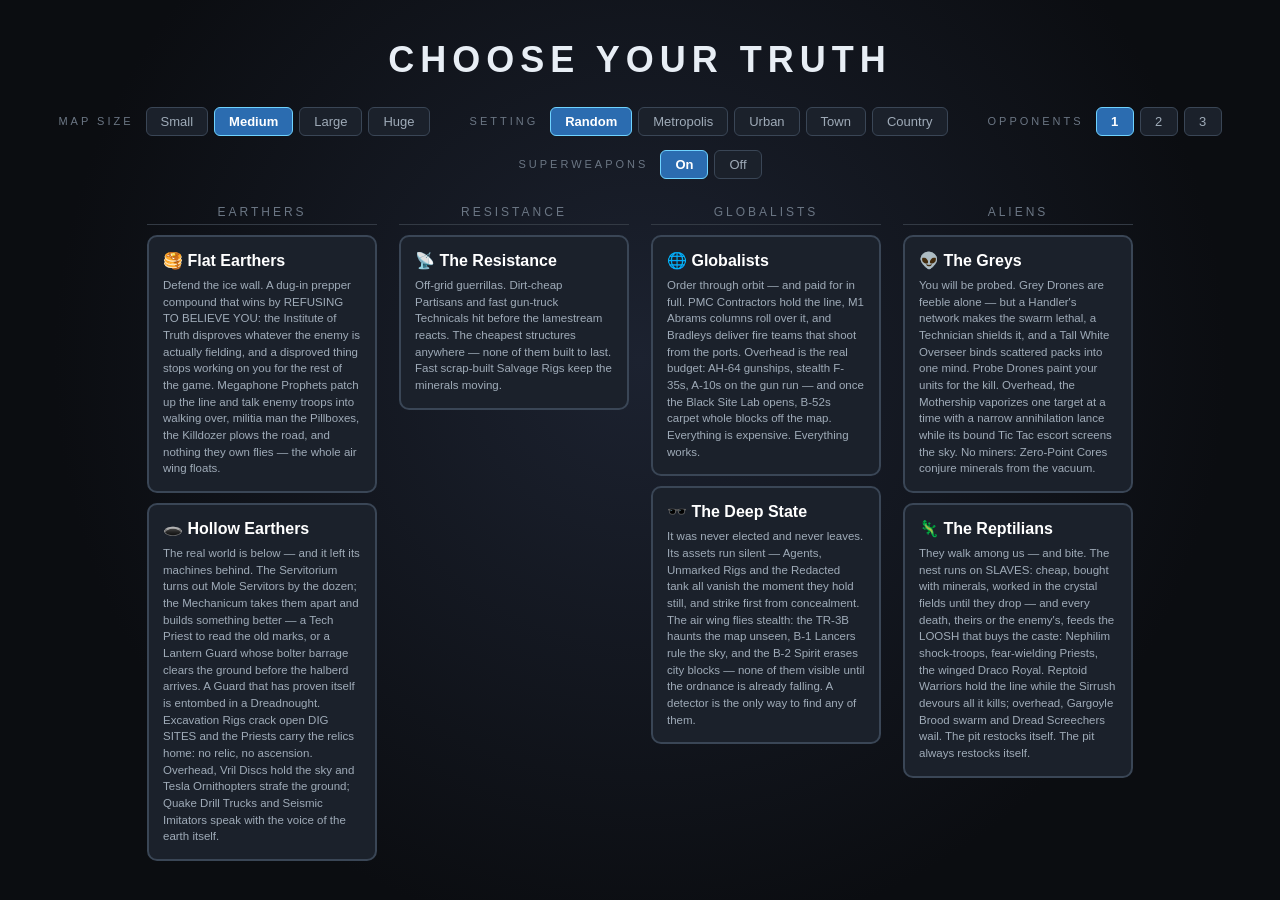
==== index.html @ b777f2db "Seeded PRNG with sim/fx stream split Adds rng.js (loaded first): mulberry32, two independent streams" ====
<!DOCTYPE html>
<html lang="en">
<head>
<meta charset="UTF-8">
<title>Flat Earth vs Globalists</title>
<link rel="stylesheet" href="style.css">
</head>
<body>
  <div id="topbar">
    <span id="faction-label"></span>
    <span id="supply"></span>
    <span id="hint">Drag: select | Right-drag: pan | Right-click: move/harvest/attack/garrison | A: attack-move | P/B/T/G/F/D: build | Wheel: zoom | H: home | M: mute</span>
    <button id="mute-btn" title="Mute (M)">🔊</button>
  </div>
  <div id="main">
    <canvas id="game" width="960" height="600"></canvas>
    <div id="sidebar">
      <canvas id="minimap" width="234" height="164"></canvas>
      <div id="credits">$ 0</div>
      <div id="powerwrap">
        <div id="powerbar"><div id="powerfill"></div></div>
        <span id="powertext">⚡ 0 / 0</span>
      </div>
      <div id="reswrap">
        <div id="resbar"><div id="resfill"></div></div>
        <span id="restext">🔬 0/5</span>
      </div>
      <div id="reswhy"></div>
      <div class="side-h">STRUCTURES</div>
      <div class="build-grid" id="grid-structures"></div>
      <div class="side-h">UNITS</div>
      <div class="build-grid" id="grid-units"></div>
      <div class="side-h">POWERS</div>
      <div class="build-grid" id="grid-powers"></div>
    </div>
  </div>
  <div id="bottombar">
    <div id="selinfo">Nothing selected</div>
    <div id="actions"></div>
  </div>
  <div id="overlay" class="hidden">
    <div id="overlay-text"></div>
    <button onclick="location.reload()">Play Again</button>
  </div>
  <div id="faction-select">
    <h1>CHOOSE YOUR TRUTH</h1>
    <div id="setup-rows">
      <div class="setup-row">
        <span class="setup-label">MAP SIZE</span>
        <div class="setup-opts" id="size-buttons"></div>
      </div>
      <div class="setup-row">
        <span class="setup-label">SETTING</span>
        <div class="setup-opts" id="setting-buttons"></div>
      </div>
      <div class="setup-row">
        <span class="setup-label">OPPONENTS</span>
        <div class="setup-opts" id="opp-buttons"></div>
      </div>
      <div class="setup-row">
        <span class="setup-label">SUPERWEAPONS</span>
        <div class="setup-opts" id="super-buttons"></div>
      </div>
    </div>
    <div id="family-groups"></div>
  </div>
  <script src="rng.js"></script>
  <script src="data.js"></script>
  <script src="iso.js"></script>
  <script src="mapgen.js"></script>
  <script src="art.js"></script>
  <script src="game.js"></script>
</body>
</html>
---- style.css ----
* { margin: 0; padding: 0; box-sizing: border-box; }

body {
  background: #14161a;
  color: #cfd6dd;
  font-family: "Segoe UI", Arial, sans-serif;
  display: flex;
  flex-direction: column;
  align-items: center;
  height: 100vh;
  overflow: hidden;
  user-select: none;
}

#topbar {
  width: 960px; /* resized by JS */
  padding: 5px 10px;
  background: #1e2229;
  border: 1px solid #333a44;
  border-bottom: none;
  display: flex;
  gap: 20px;
  align-items: center;
  font-size: 13px;
}

#faction-label { color: #ffd75f; font-weight: bold; }
#supply { color: #a9b4c0; }
#hint { margin-left: auto; color: #6b7684; font-size: 11px; }

#mute-btn {
  background: none;
  border: 1px solid #465363;
  border-radius: 4px;
  color: #cfd6dd;
  cursor: pointer;
  font-size: 13px;
  padding: 2px 8px;
}

#main { display: flex; gap: 6px; }

#game {
  border: 1px solid #333a44;
  background: #0c0e10;
  cursor: crosshair;
  display: block;
}

/* ---------- RA2-style sidebar ---------- */

#sidebar {
  width: 248px;
  background: #1a1f27;
  border: 1px solid #333a44;
  padding: 6px;
  display: flex;
  flex-direction: column;
  gap: 6px;
  overflow-y: auto;
}

#minimap {
  border: 1px solid #46536a;
  background: #000;
  cursor: pointer;
  width: 234px;
  height: 164px;
}

#credits {
  font-size: 20px;
  font-weight: bold;
  color: #ffd75f;
  text-align: right;
  padding: 2px 6px;
  background: #10141a;
  border: 1px solid #333a44;
  border-radius: 4px;
  font-variant-numeric: tabular-nums;
}

#powerwrap { display: flex; align-items: center; gap: 8px; }

#powerbar {
  flex: 1;
  height: 10px;
  background: #10141a;
  border: 1px solid #333a44;
  border-radius: 5px;
  overflow: hidden;
}

#powerfill { height: 100%; width: 0%; background: #5fce5f; transition: width 0.3s; }
#powerfill.low { background: #ff6b5f; }

#powertext { font-size: 11px; color: #a9b4c0; white-space: nowrap; }

/* ---------- flat-earth DISPROOF research strip (hidden for everyone else) ---------- */
#reswrap { display: none; align-items: center; gap: 8px; }
#reswrap.on { display: flex; }

#resbar {
  position: relative;
  flex: 1;
  height: 10px;
  background: #10141a;
  border: 1px solid #333a44;
  border-radius: 5px;
  overflow: hidden;
}

/* the bar fills toward the next proof; grey while nothing is being proved */
#resfill { height: 100%; width: 0%; background: #ffb43f; transition: width 0.3s; }
#resfill.falling { background: #7d6a4a; }
#resfill.hot { background: #ff8a3f; }


#restext { font-size: 11px; color: #ffcf7f; white-space: nowrap; }

#reswhy { display: none; font-size: 10px; line-height: 1.45; color: #8d97a4; padding: 0 2px; }
#reswhy.on { display: block; }
#reswhy b { color: #ffcf7f; font-weight: normal; }
#reswhy .bad { color: #d98d8d; }

.side-h {
  font-size: 10px;
  letter-spacing: 2px;
  color: #6b7684;
  border-bottom: 1px solid #333a44;
  padding-bottom: 2px;
  margin-top: 2px;
}

.build-grid {
  display: grid;
  grid-template-columns: 1fr 1fr;
  gap: 5px;
}

.cameo {
  position: relative;
  height: 60px;
  background: #242b36;
  border: 1px solid #465363;
  border-radius: 4px;
  color: #dfe7ef;
  cursor: pointer;
  display: flex;
  flex-direction: column;
  align-items: center;
  justify-content: center;
  gap: 2px;
  overflow: hidden;
  font-size: 13px;
}

.cameo:hover { background: #2e3744; }
.cameo .cameo-name { font-weight: 600; line-height: 1.1; text-align: center; z-index: 1; }
.cameo .cameo-cost { color: #ffd75f; font-size: 11px; z-index: 1; }

.cameo .cameo-progress {
  position: absolute;
  left: 0; bottom: 0;
  width: 100%;
  height: 0%;
  background: rgba(95, 206, 95, 0.28);
  z-index: 0;
}

.cameo .badge {
  position: absolute;
  top: 2px; right: 4px;
  background: #2b6cb0;
  color: #fff;
  font-size: 10px;
  border-radius: 8px;
  padding: 0 5px;
  z-index: 1;
}

.cameo.ready { border-color: #7fff9f; animation: pulse 1s infinite; }
.cameo.ready .cameo-cost { color: #7fff9f; }
.cameo.disabled { opacity: 0.4; cursor: default; }

.cameo.power { border-color: #6a5a8a; height: 66px; }
.cameo.power .cameo-cost { color: #b9a7dd; }
.cameo.power .cameo-progress { background: rgba(155, 120, 220, 0.3); }
.cameo.power.castable { border-color: #c9a7ff; }
.cameo.power.castable:hover { box-shadow: 0 0 8px rgba(180, 140, 255, 0.5); }

@keyframes pulse {
  50% { box-shadow: 0 0 8px rgba(127, 255, 159, 0.7); }
}

/* ---------- bottom bar ---------- */

#bottombar {
  width: 960px; /* resized by JS */
  min-height: 52px;
  padding: 6px 10px;
  background: #1e2229;
  border: 1px solid #333a44;
  border-top: none;
  display: flex;
  align-items: center;
  gap: 20px;
}

#selinfo { font-size: 13px; color: #a9b4c0; min-width: 260px; }

#actions { display: flex; gap: 8px; }

#actions button {
  background: #2b3440;
  color: #dfe7ef;
  border: 1px solid #465363;
  padding: 7px 13px;
  font-size: 13px;
  cursor: pointer;
  border-radius: 4px;
}

#actions button:hover { background: #3a4756; }

/* ---------- overlays ---------- */

#overlay {
  position: fixed;
  inset: 0;
  background: rgba(8, 10, 12, 0.8);
  display: flex;
  flex-direction: column;
  align-items: center;
  justify-content: center;
  gap: 20px;
  z-index: 30;
}

#overlay.hidden { display: none; }

#overlay-text { font-size: 42px; font-weight: bold; }

#overlay button {
  background: #2b6cb0;
  color: white;
  border: none;
  padding: 12px 28px;
  font-size: 16px;
  border-radius: 6px;
  cursor: pointer;
}

#faction-select {
  position: fixed;
  inset: 0;
  background: radial-gradient(circle at 50% 40%, #1c2230 0%, #0b0d11 70%);
  display: flex;
  flex-direction: column;
  align-items: center;
  justify-content: center;
  gap: 40px;
  z-index: 20;
}

#faction-select.hidden { display: none; }

#faction-select h1 { font-size: 36px; letter-spacing: 6px; color: #e8eef5; }

#setup-rows {
  display: flex;
  flex-wrap: wrap;
  justify-content: center;
  gap: 14px 40px;
  margin: -14px 0;
  max-width: 95vw;
}

.setup-row { display: flex; align-items: center; gap: 12px; }

.setup-label {
  font-size: 11px;
  letter-spacing: 3px;
  color: #6b7684;
}

.setup-opts { display: flex; gap: 6px; }

.opt-btn {
  background: #1b212b;
  border: 1px solid #3a4656;
  border-radius: 6px;
  color: #9fabb8;
  cursor: pointer;
  font-size: 13px;
  padding: 6px 14px;
  min-width: 38px;
}

.opt-btn:hover { border-color: #6fd3ff; color: #dfe7ef; }

.opt-btn.sel {
  background: #2b6cb0;
  border-color: #6fd3ff;
  color: #fff;
  font-weight: 600;
}

#family-groups {
  display: flex;
  gap: 22px;
  align-items: flex-start;
  max-width: 95vw;
}

.family { display: flex; flex-direction: column; gap: 10px; }

.family-title {
  font-size: 12px;
  letter-spacing: 3px;
  color: #6b7684;
  text-align: center;
  border-bottom: 1px solid #333a44;
  padding-bottom: 5px;
}

.card {
  width: 230px;
  padding: 14px 14px;
  background: #1b212b;
  border: 2px solid #3a4656;
  border-radius: 10px;
  color: #cfd6dd;
  cursor: pointer;
  text-align: left;
  display: flex;
  flex-direction: column;
  gap: 7px;
  transition: transform 0.1s, border-color 0.1s;
}

.card:hover { transform: scale(1.05); border-color: #6fd3ff; }

.card-title { font-size: 16px; font-weight: bold; color: #fff; }

.card-desc { font-size: 11.5px; line-height: 1.45; color: #9fabb8; }
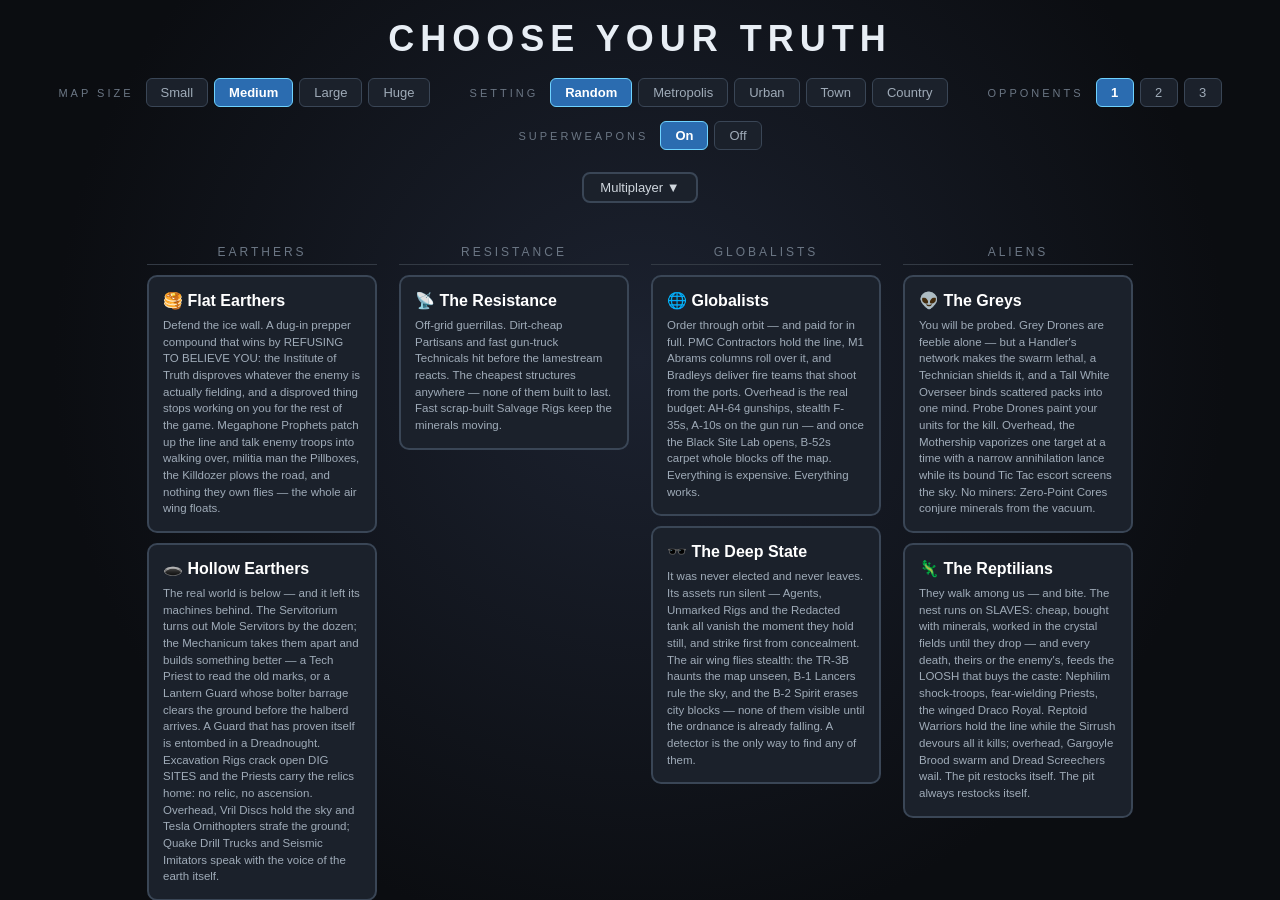
==== commit 61b9fd5c: "Lockstep multiplayer: relay, turn loop, drift alarm, disconnect handover Steps 3-5. No dependencies," ====
--- a/index.html
+++ b/index.html
@@ -62,13 +62,32 @@
         <div class="setup-opts" id="super-buttons"></div>
       </div>
     </div>
+    <div id="mp-panel">
+      <button id="mp-toggle">Multiplayer ▼</button>
+      <div id="mp-body">
+        <div class="mp-line">
+          <input id="mp-name" maxlength="16" placeholder="Your name" value="Player">
+          <input id="mp-room" maxlength="8" placeholder="Room" value="MAIN">
+          <button id="mp-connect">Connect</button>
+        </div>
+        <div id="mp-list"></div>
+        <div class="mp-line">
+          <button id="mp-ready" style="display:none">Ready</button>
+          <button id="mp-start" style="display:none">Start match</button>
+        </div>
+        <div class="mp-hint">Everyone opens this same address, joins the same room, picks a faction below and readies up. The host starts the match.</div>
+      </div>
+    </div>
     <div id="family-groups"></div>
   </div>
+  <div id="net-status"></div>
   <script src="rng.js"></script>
   <script src="data.js"></script>
   <script src="iso.js"></script>
   <script src="mapgen.js"></script>
   <script src="art.js"></script>
   <script src="game.js"></script>
+  <script src="desync.js"></script>
+  <script src="net.js"></script>
 </body>
 </html>
--- a/style.css
+++ b/style.css
@@ -258,8 +258,14 @@
   display: flex;
   flex-direction: column;
   align-items: center;
-  justify-content: center;
-  gap: 40px;
+  /* `safe center` still centres on a tall screen, but stops clipping the top
+     off when the content (setup rows + lobby + faction cards) is taller than
+     the viewport — a plain `center` has no scrollable overflow at the start
+     edge, so the title and the lobby panel simply vanished off the top */
+  justify-content: safe center;
+  overflow-y: auto;
+  padding: 18px 0;
+  gap: 32px;
   z-index: 20;
 }
 
@@ -344,3 +350,98 @@
 .card-title { font-size: 16px; font-weight: bold; color: #fff; }
 
 .card-desc { font-size: 11.5px; line-height: 1.45; color: #9fabb8; }
+
+/* ---------- multiplayer lobby ---------- */
+
+#mp-panel {
+  width: 560px;
+  max-width: 90vw;
+  margin: 4px auto 10px;
+  text-align: center;
+}
+
+#mp-toggle {
+  background: #1b212b;
+  border: 2px solid #3a4656;
+  border-radius: 8px;
+  color: #cfd6dd;
+  padding: 6px 16px;
+  cursor: pointer;
+  font-size: 13px;
+}
+
+#mp-toggle:hover { border-color: #6fd3ff; }
+
+#mp-body {
+  display: none;
+  margin-top: 8px;
+  padding: 12px;
+  background: #161c24;
+  border: 1px solid #333a44;
+  border-radius: 8px;
+}
+
+#mp-body.on { display: block; }
+
+.mp-line {
+  display: flex;
+  gap: 8px;
+  justify-content: center;
+  margin-bottom: 8px;
+}
+
+.mp-line input {
+  background: #0f141a;
+  border: 1px solid #3a4656;
+  border-radius: 6px;
+  color: #cfd6dd;
+  padding: 5px 8px;
+  font-size: 13px;
+  font-family: inherit;
+  width: 130px;
+}
+
+.mp-line button {
+  background: #24303e;
+  border: 1px solid #4a5c72;
+  border-radius: 6px;
+  color: #dfe7ef;
+  padding: 5px 14px;
+  cursor: pointer;
+  font-size: 13px;
+  font-family: inherit;
+}
+
+.mp-line button:hover:not(:disabled) { border-color: #6fd3ff; }
+.mp-line button:disabled { opacity: 0.4; cursor: default; }
+
+#mp-list { margin: 6px 0 10px; min-height: 18px; }
+
+.mp-row {
+  font-size: 12.5px;
+  color: #9fabb8;
+  padding: 2px 0;
+  white-space: pre;
+}
+
+.mp-row.ready { color: #7fff9f; }
+
+.mp-hint { font-size: 11px; color: #6d7885; line-height: 1.5; }
+
+#net-status {
+  display: none;
+  position: fixed;
+  top: 44px;
+  left: 50%;
+  transform: translateX(-50%);
+  z-index: 40;
+  background: rgba(20, 26, 34, 0.94);
+  border: 1px solid #6fd3ff;
+  border-radius: 8px;
+  color: #cfe9ff;
+  padding: 7px 18px;
+  font-size: 13px;
+  pointer-events: none;
+}
+
+#net-status.on { display: block; }
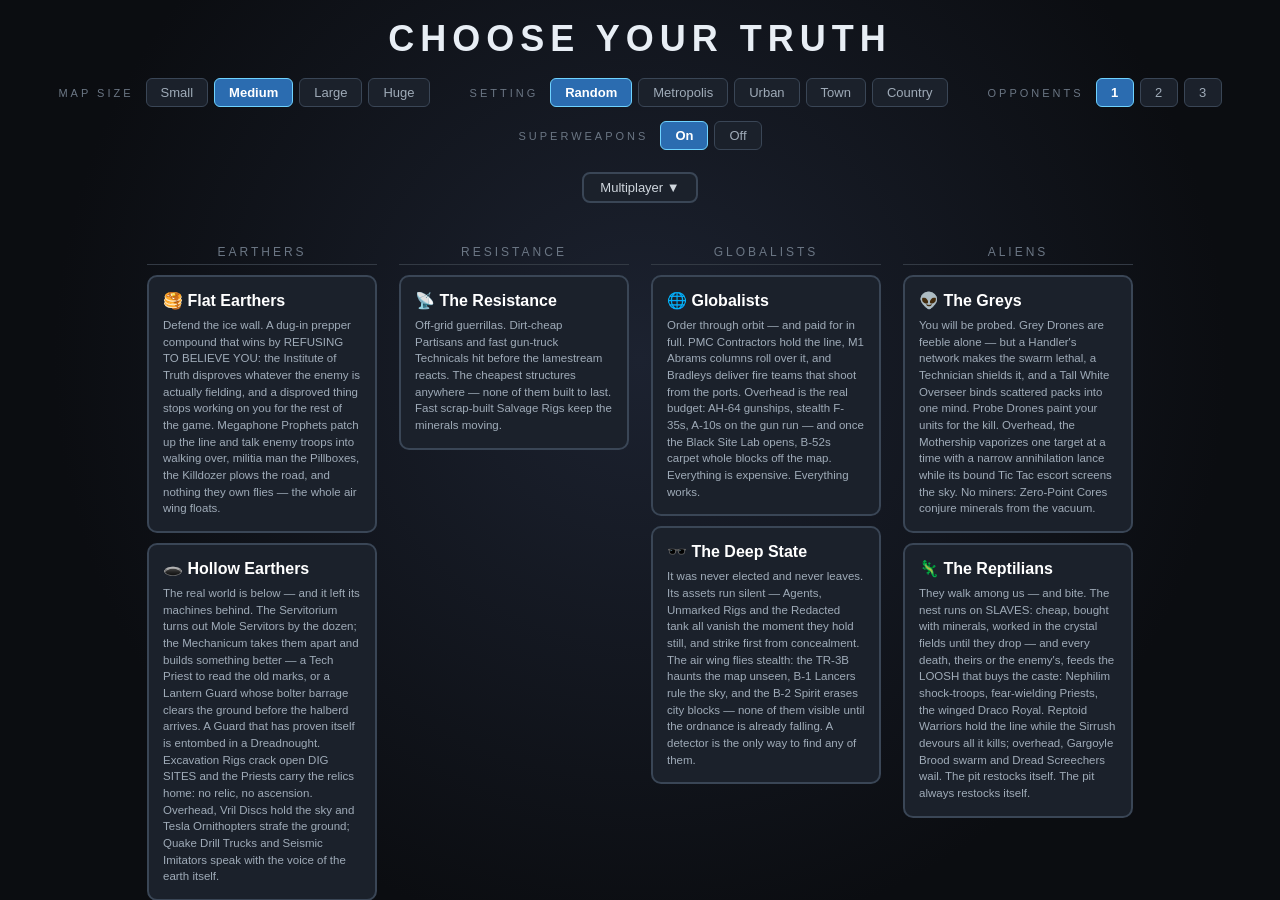
==== commit e08d2ddf: "Match clock in the top bar A quiet mm:ss readout at the right end of the top bar, before the mute bu" ====
--- a/index.html
+++ b/index.html
@@ -9,7 +9,8 @@
   <div id="topbar">
     <span id="faction-label"></span>
     <span id="supply"></span>
-    <span id="hint">Drag: select | Right-drag: pan | Right-click: move/harvest/attack/garrison | A: attack-move | P/B/T/G/F/D: build | Wheel: zoom | H: home | M: mute</span>
+    <span id="hint">Drag: select | Right-drag: pan | Right-click: move/harvest/attack/garrison | A: attack-move | P/B/T/G/F/D: build | +/-: zoom | Q: superweapon | H: home | M: mute</span>
+    <span id="clock" title="Match time — useful for timing build orders when playtesting"></span>
     <button id="mute-btn" title="Mute (M)">🔊</button>
   </div>
   <div id="main">
--- a/style.css
+++ b/style.css
@@ -27,6 +27,19 @@
 #faction-label { color: #ffd75f; font-weight: bold; }
 #supply { color: #a9b4c0; }
 #hint { margin-left: auto; color: #6b7684; font-size: 11px; }
+
+/* Match clock. Deliberately quiet — tabular figures so it doesn't jitter as
+   the digits change, and dim enough to ignore until you go looking for it.
+   It reads state.time, which is derived from the tick counter, so it is match
+   time and not wall time: it does not drift, and two clients always agree. */
+#clock {
+  color: #6b7684;
+  font-size: 11px;
+  font-variant-numeric: tabular-nums;
+  font-family: ui-monospace, Consolas, monospace;
+  min-width: 42px;
+  text-align: right;
+}
 
 #mute-btn {
   background: none;
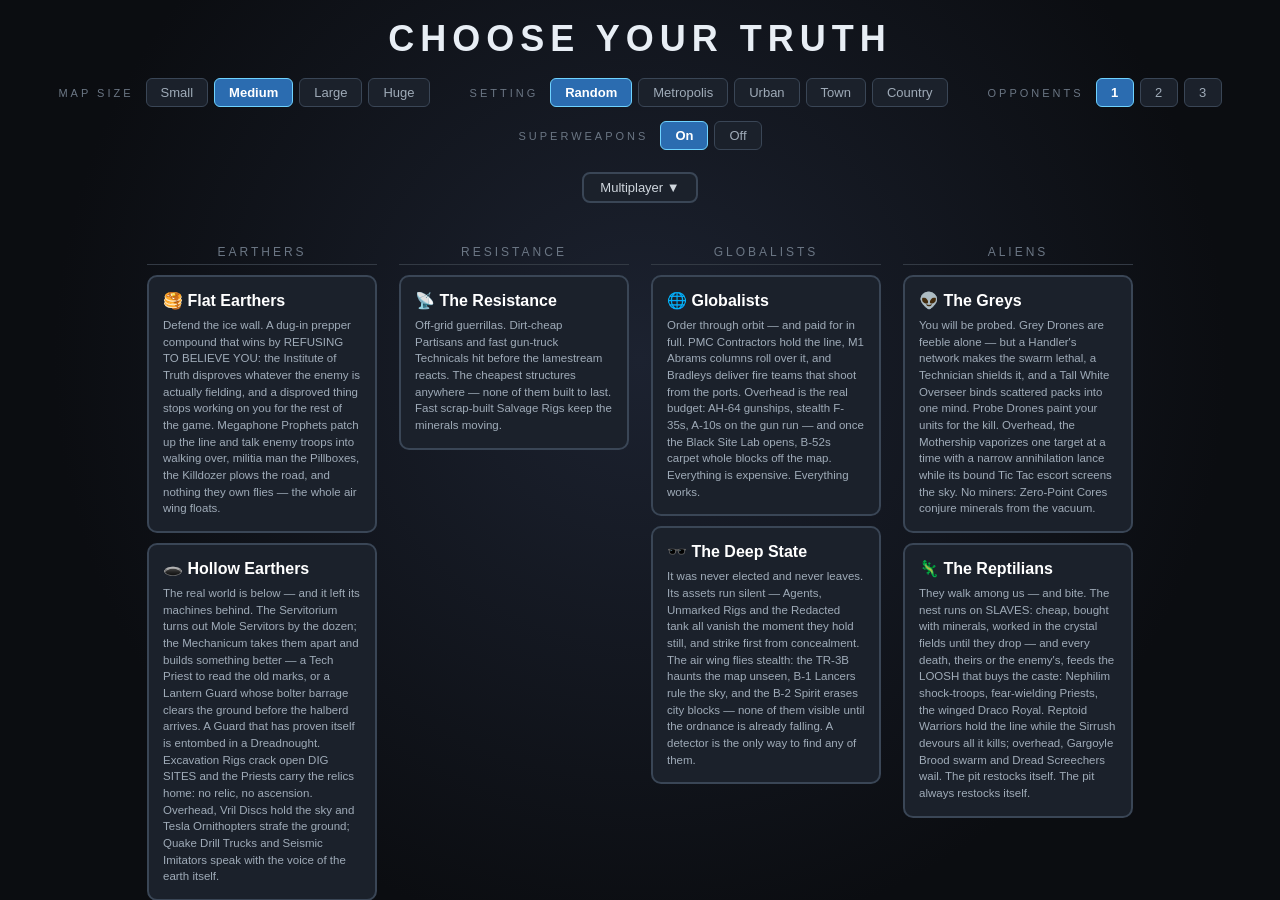
==== commit c7e75d74: "Fog that remembers, drop-off at any wall, WASD camera, public refineries - Miners unload at whicheve" ====
--- a/index.html
+++ b/index.html
@@ -9,7 +9,7 @@
   <div id="topbar">
     <span id="faction-label"></span>
     <span id="supply"></span>
-    <span id="hint">Drag: select | Right-drag: pan | Right-click: move/harvest/attack/garrison | A: attack-move | P/B/T/G/F/D: build | +/-: zoom | Q: superweapon | H: home | M: mute</span>
+    <span id="hint">Drag: select | Right-drag: pan | Right-click: move/harvest/attack/garrison | WASD/arrows: camera | E: attack-move | +/-: zoom | Q: superweapon | H: home | M: mute</span>
     <span id="clock" title="Match time — useful for timing build orders when playtesting"></span>
     <button id="mute-btn" title="Mute (M)">🔊</button>
   </div>
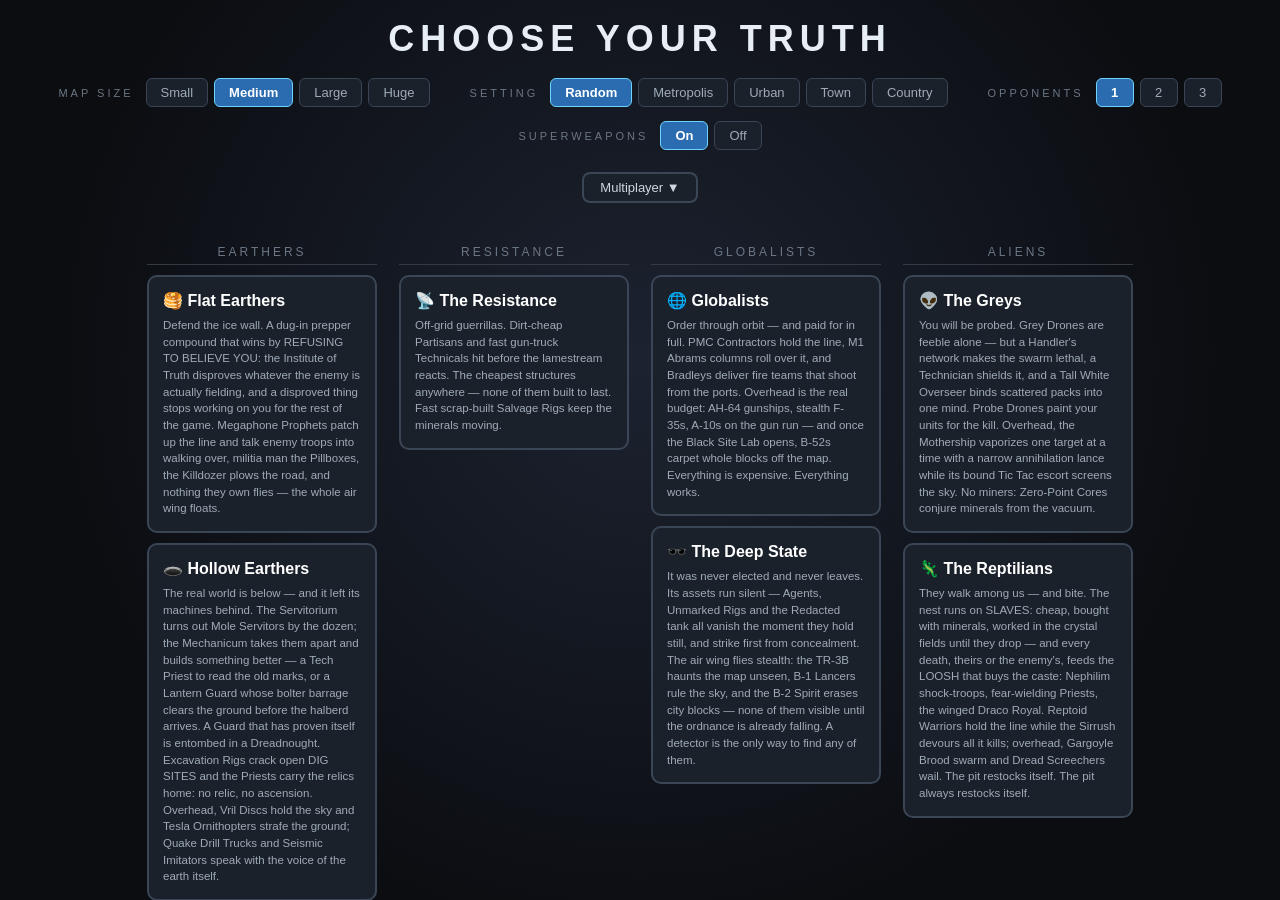
==== commit ed77265c: "Drop the hint strip from the top bar The controls list had grown to a full line of text across the m" ====
--- a/index.html
+++ b/index.html
@@ -9,7 +9,6 @@
   <div id="topbar">
     <span id="faction-label"></span>
     <span id="supply"></span>
-    <span id="hint">Drag: select | Right-drag: pan | Right-click: move/harvest/attack/garrison | WASD/arrows: camera | E: attack-move | +/-: zoom | Q: superweapon | H: home | M: mute</span>
     <span id="clock" title="Match time — useful for timing build orders when playtesting"></span>
     <button id="mute-btn" title="Mute (M)">🔊</button>
   </div>
--- a/style.css
+++ b/style.css
@@ -26,13 +26,15 @@
 
 #faction-label { color: #ffd75f; font-weight: bold; }
 #supply { color: #a9b4c0; }
-#hint { margin-left: auto; color: #6b7684; font-size: 11px; }
 
 /* Match clock. Deliberately quiet — tabular figures so it doesn't jitter as
    the digits change, and dim enough to ignore until you go looking for it.
    It reads state.time, which is derived from the tick counter, so it is match
-   time and not wall time: it does not drift, and two clients always agree. */
+   time and not wall time: it does not drift, and two clients always agree.
+   Carries the margin-left:auto that used to sit on the hint strip, so the
+   clock and the mute button stay pinned to the right of the bar. */
 #clock {
+  margin-left: auto;
   color: #6b7684;
   font-size: 11px;
   font-variant-numeric: tabular-nums;
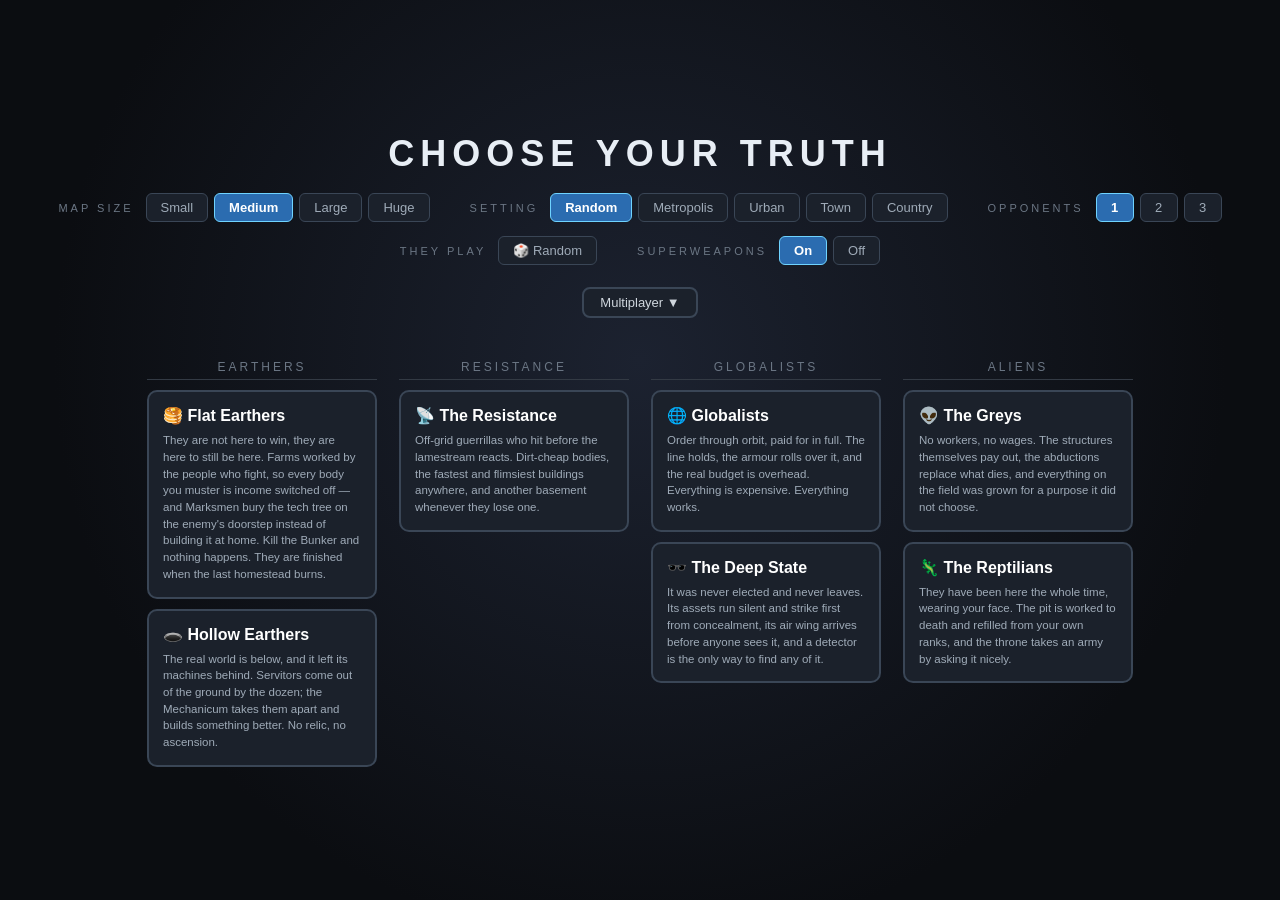
==== commit c342b37a: "Flat Earth overhaul: homestead economy, proof, and a suspicion system The compound is rebuilt around" ====
--- a/index.html
+++ b/index.html
@@ -9,6 +9,7 @@
   <div id="topbar">
     <span id="faction-label"></span>
     <span id="supply"></span>
+    <span id="hint">Drag: select | Right-drag: pan | Right-click: move/harvest/attack/garrison | WASD/arrows: camera | E: attack-move | +/-: zoom | Q: superweapon | H: home | M: mute</span>
     <span id="clock" title="Match time — useful for timing build orders when playtesting"></span>
     <button id="mute-btn" title="Mute (M)">🔊</button>
   </div>
@@ -57,6 +58,10 @@
         <span class="setup-label">OPPONENTS</span>
         <div class="setup-opts" id="opp-buttons"></div>
       </div>
+      <div class="setup-row" id="ai-faction-row">
+        <span class="setup-label">THEY PLAY</span>
+        <div class="setup-opts" id="ai-faction-buttons"></div>
+      </div>
       <div class="setup-row">
         <span class="setup-label">SUPERWEAPONS</span>
         <div class="setup-opts" id="super-buttons"></div>
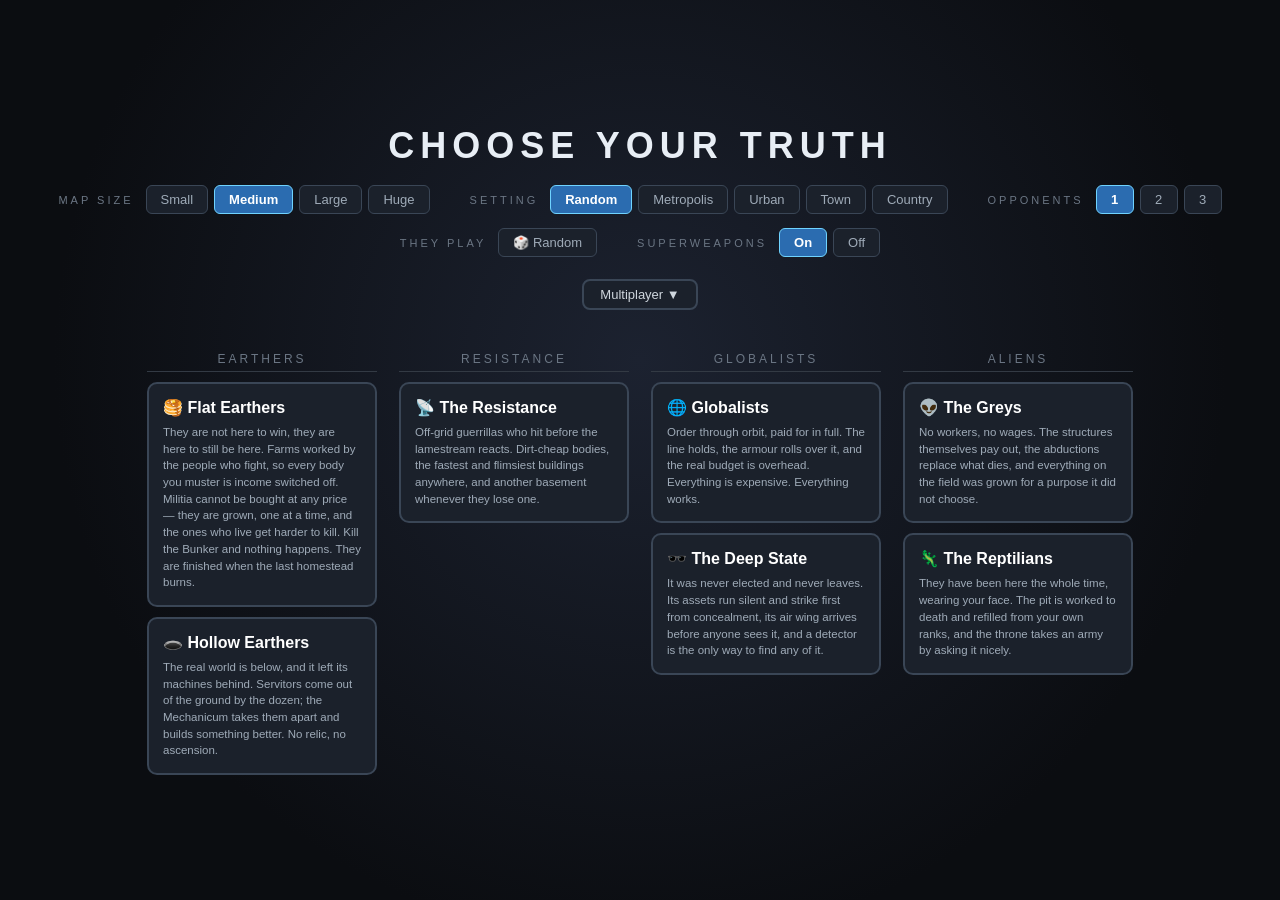
==== commit 85b9617d: "Merge remote-tracking branch 'origin/mechanicum-and-subversion' into mechanicum-and-subversion" ====
--- a/index.html
+++ b/index.html
@@ -9,7 +9,6 @@
   <div id="topbar">
     <span id="faction-label"></span>
     <span id="supply"></span>
-    <span id="hint">Drag: select | Right-drag: pan | Right-click: move/harvest/attack/garrison | WASD/arrows: camera | E: attack-move | +/-: zoom | Q: superweapon | H: home | M: mute</span>
     <span id="clock" title="Match time — useful for timing build orders when playtesting"></span>
     <button id="mute-btn" title="Mute (M)">🔊</button>
   </div>
